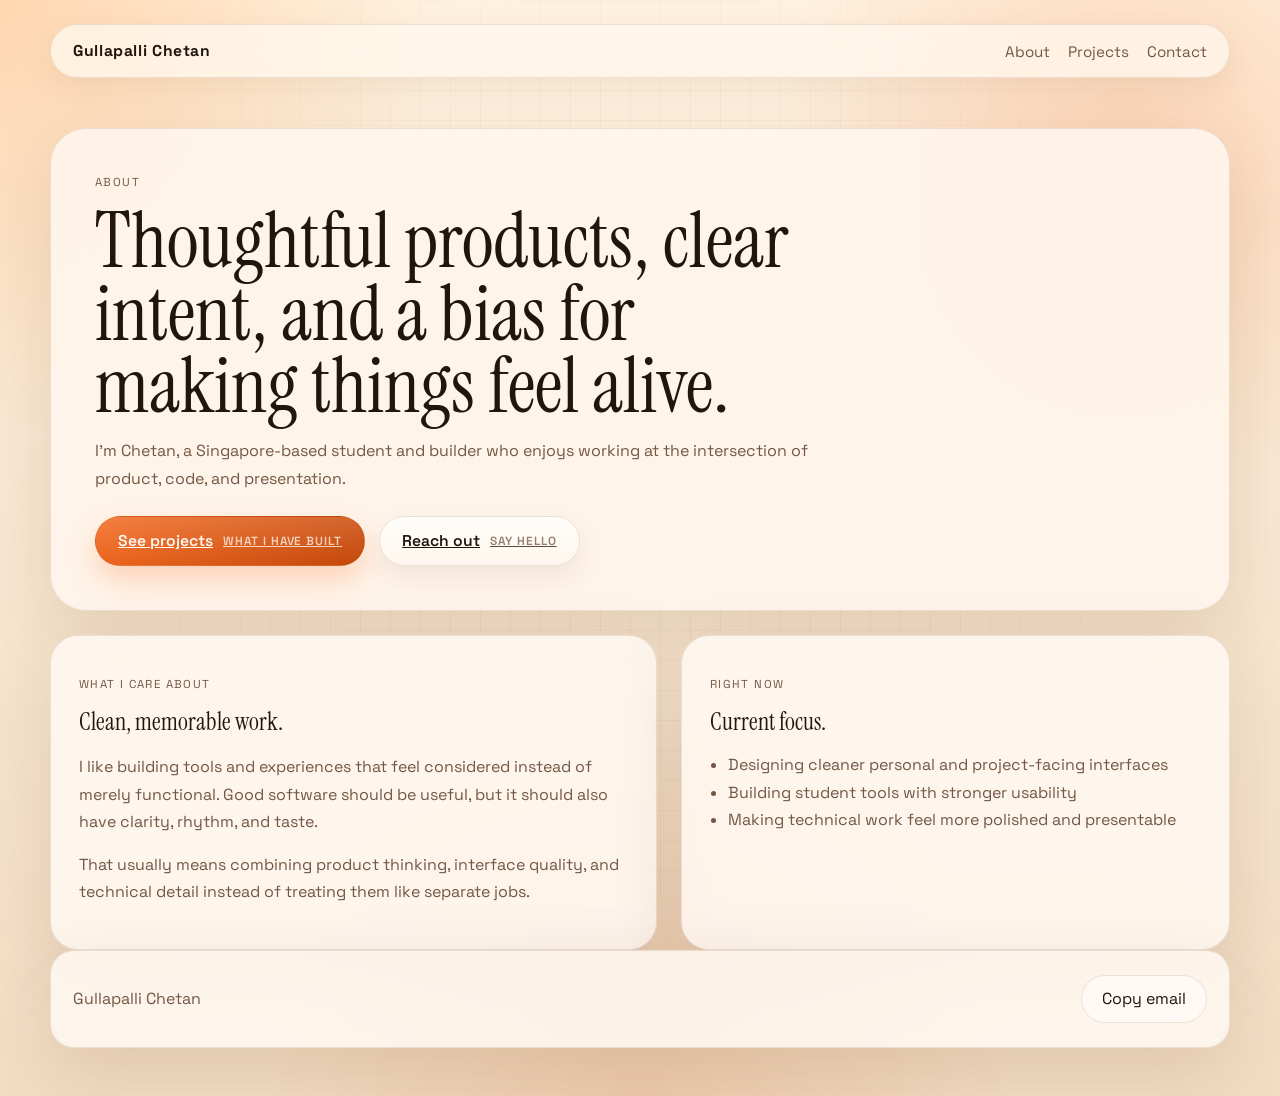
==== about/index.html @ d1f50b30 "Turn personal site into multipage static site" ====
<!DOCTYPE html>
<html lang="en">
  <head>
    <meta charset="UTF-8" />
    <meta name="viewport" content="width=device-width, initial-scale=1.0" />
    <title>About | Gullapalli Chetan</title>
    <meta
      name="description"
      content="About Gullapalli Chetan: builder, student, and product-minded creator."
    />
    <link rel="preconnect" href="https://fonts.googleapis.com" />
    <link rel="preconnect" href="https://fonts.gstatic.com" crossorigin />
    <link
      href="https://fonts.googleapis.com/css2?family=Instrument+Serif:ital@0;1&family=Space+Grotesk:wght@400;500;700&display=swap"
      rel="stylesheet"
    />
    <link rel="stylesheet" href="../src/styles.css" />
  </head>
  <body>
    <div class="site-shell">
      <header class="topbar">
        <a class="wordmark" href="../">Gullapalli Chetan</a>
        <nav class="topnav" aria-label="Primary">
          <a href="../about/">About</a>
          <a href="../projects/">Projects</a>
          <a href="../contact/">Contact</a>
        </nav>
      </header>

      <main class="page-layout">
        <section class="hero-intro-card page-hero">
          <div class="page-hero-copy">
            <p class="eyebrow">About</p>
            <h1>Thoughtful products, clear intent, and a bias for making things feel alive.</h1>
            <p>
              I’m Chetan, a Singapore-based student and builder who enjoys working at
              the intersection of product, code, and presentation.
            </p>
            <div class="page-actions">
              <a class="button button-primary" href="../projects/">
                <span>See projects</span>
                <small>what I have built</small>
              </a>
              <a class="button button-secondary" href="../contact/">
                <span>Reach out</span>
                <small>say hello</small>
              </a>
            </div>
          </div>
        </section>

        <section class="page-grid">
          <article class="card page-card">
            <p class="section-tag">What I care about</p>
            <h2>Clean, memorable work.</h2>
            <p>
              I like building tools and experiences that feel considered instead of
              merely functional. Good software should be useful, but it should also
              have clarity, rhythm, and taste.
            </p>
            <p>
              That usually means combining product thinking, interface quality, and
              technical detail instead of treating them like separate jobs.
            </p>
          </article>

          <aside class="card page-card">
            <p class="section-tag">Right now</p>
            <h2>Current focus.</h2>
            <ul>
              <li>Designing cleaner personal and project-facing interfaces</li>
              <li>Building student tools with stronger usability</li>
              <li>Making technical work feel more polished and presentable</li>
            </ul>
          </aside>
        </section>
      </main>

      <footer class="footer">
        <p>Gullapalli Chetan</p>
        <button class="footer-link" id="copy-email" type="button">Copy email</button>
      </footer>
    </div>

    <script src="../src/script.js"></script>
  </body>
</html>
---- src/styles.css ----
:root {
  --bg: #f8e6d0;
  --surface: rgba(255, 249, 241, 0.86);
  --surface-strong: rgba(255, 246, 236, 0.98);
  --text: #21160d;
  --muted: #735744;
  --line: rgba(82, 43, 10, 0.11);
  --accent: #f26a21;
  --accent-bright: #ff9436;
  --accent-deep: #c44709;
  --accent-glow: rgba(242, 106, 33, 0.2);
  --shadow: 0 24px 70px rgba(92, 45, 6, 0.13);
  --radius-xl: 36px;
  --radius-lg: 28px;
  --radius-md: 18px;
}

* {
  box-sizing: border-box;
}

html {
  scroll-behavior: smooth;
}

body {
  margin: 0;
  min-height: 100vh;
  font-family: "Space Grotesk", sans-serif;
  color: var(--text);
  background:
    radial-gradient(circle at top left, rgba(255, 148, 54, 0.28), transparent 26%),
    radial-gradient(circle at 88% 14%, rgba(242, 106, 33, 0.2), transparent 24%),
    radial-gradient(circle at 50% 100%, rgba(196, 71, 9, 0.12), transparent 30%),
    linear-gradient(180deg, #fff1df 0%, var(--bg) 54%, #f2dcc3 100%);
}

body::before {
  content: "";
  position: fixed;
  inset: 0;
  pointer-events: none;
  background-image:
    linear-gradient(rgba(48, 24, 7, 0.03) 1px, transparent 1px),
    linear-gradient(90deg, rgba(48, 24, 7, 0.03) 1px, transparent 1px);
  background-size: 30px 30px;
  mask-image: radial-gradient(circle at center, black 42%, transparent 82%);
}

img {
  display: block;
  max-width: 100%;
}

.site-shell {
  width: min(1180px, calc(100% - 32px));
  margin: 0 auto;
  padding: 24px 0 48px;
}

.topbar {
  display: flex;
  align-items: center;
  justify-content: space-between;
  gap: 20px;
  margin-bottom: 28px;
  padding: 16px 22px;
  border: 1px solid var(--line);
  border-radius: 999px;
  background: rgba(255, 248, 238, 0.74);
  backdrop-filter: blur(18px);
  box-shadow: 0 10px 30px rgba(89, 45, 8, 0.08);
  position: sticky;
  top: 18px;
  z-index: 10;
}

.wordmark,
.topnav a,
.footer-link {
  color: inherit;
  text-decoration: none;
}

.wordmark {
  font-size: 0.98rem;
  font-weight: 700;
  letter-spacing: 0.04em;
}

.topnav {
  display: flex;
  gap: 18px;
  flex-wrap: wrap;
}

.topnav a {
  color: var(--muted);
  font-size: 0.95rem;
}

.topnav a:hover,
.wordmark:hover,
.footer-link:hover,
.button:hover,
.social-link:hover,
.project-card:hover {
  transform: translateY(-2px);
}

.hero-stage {
  position: relative;
  margin-bottom: 28px;
}

.hero-stage::after {
  content: "";
  position: absolute;
  right: 44px;
  bottom: 42px;
  width: min(32vw, 280px);
  height: min(32vw, 280px);
  border-radius: 50%;
  background: radial-gradient(circle, rgba(255, 167, 84, 0.28) 0%, rgba(255, 167, 84, 0.08) 42%, transparent 72%);
  filter: blur(10px);
  pointer-events: none;
  animation: driftGlow 9s ease-in-out infinite;
}

.hero-photo-card,
.hero-intro-card,
.card,
.project-card,
.footer {
  border: 1px solid var(--line);
  background: var(--surface);
  backdrop-filter: blur(16px);
  box-shadow: var(--shadow);
}

.hero-photo-card {
  position: relative;
  overflow: hidden;
  min-height: clamp(420px, 72vh, 860px);
  border-radius: 42px;
  background: #d9c2a3;
}

.hero-photo-card img {
  width: 100%;
  height: auto;
  min-height: clamp(420px, 72vh, 860px);
  object-fit: cover;
  object-position: center 24%;
  filter: saturate(1.03) contrast(1.02);
}

.hero-photo-overlay {
  position: absolute;
  inset: 0;
  background:
    linear-gradient(180deg, rgba(17, 11, 6, 0.08) 0%, rgba(17, 11, 6, 0.14) 48%, rgba(17, 11, 6, 0.42) 100%),
    radial-gradient(circle at 78% 18%, rgba(255, 148, 54, 0.18), transparent 24%);
}

.hero-intro-card {
  position: relative;
  width: 100%;
  margin: 22px 0 0;
  padding: clamp(26px, 4vw, 42px);
  border-radius: var(--radius-xl);
  background: rgba(255, 246, 236, 0.9);
  animation: cardRise 700ms cubic-bezier(0.2, 0.8, 0.2, 1) both;
}

.eyebrow,
.section-tag,
.project-kicker {
  text-transform: uppercase;
  letter-spacing: 0.12em;
  font-size: 0.72rem;
  color: var(--muted);
}

.hero-intro-card h1 {
  margin: 16px 0 16px;
  font-family: "Instrument Serif", serif;
  font-size: clamp(3.3rem, 8vw, 6rem);
  line-height: 0.94;
  font-weight: 400;
}

.hero-intro-card h1 > span:last-child {
  display: block;
  margin-top: 18px;
  max-width: 22ch;
  font-family: "Space Grotesk", sans-serif;
  font-size: clamp(1.02rem, 2.1vw, 1.45rem);
  line-height: 1.28;
  font-weight: 500;
  color: var(--muted);
}

.hero-intro-card h1 .interactive-name {
  display: inline-flex;
  flex-wrap: wrap;
  align-items: baseline;
  gap: 0.02em;
  margin-top: 0;
  max-width: none;
  font-family: inherit;
  font-size: inherit;
  line-height: inherit;
  font-weight: inherit;
  color: inherit;
}

.interactive-name .name-wave-letter {
  display: inline-block;
  min-width: 0.18em;
  transform: translateY(calc(var(--lift, 0) * -0.18em));
  transition: transform 180ms cubic-bezier(0.2, 0.8, 0.2, 1);
  will-change: transform;
}

.interactive-name .name-wave-space {
  width: 0.32em;
}

.hero-text,
.narrative-card p,
.social-copy small,
.project-card p,
.footer p {
  color: var(--muted);
  font-size: 1rem;
  line-height: 1.7;
}

.hero-actions {
  display: flex;
  flex-wrap: wrap;
  gap: 14px;
  margin-top: 26px;
}

.button,
.footer-link {
  display: inline-flex;
  align-items: center;
  justify-content: center;
  min-height: 48px;
  padding: 0 20px;
  border-radius: 999px;
  border: 1px solid rgba(82, 43, 10, 0.08);
  font-weight: 600;
  transition: transform 180ms ease, background 180ms ease, color 180ms ease, border-color 180ms ease, box-shadow 180ms ease;
}

.button-primary:hover {
  box-shadow: 0 18px 34px rgba(242, 106, 33, 0.28);
}

.button-primary {
  gap: 10px;
  padding: 14px 22px;
  background:
    linear-gradient(180deg, rgba(255, 255, 255, 0.14), rgba(255, 255, 255, 0)),
    linear-gradient(135deg, var(--accent), var(--accent-deep));
  color: #fff7f0;
  box-shadow: 0 14px 28px rgba(242, 106, 33, 0.24);
}

.button-secondary {
  gap: 10px;
  padding: 14px 22px;
  border-color: rgba(82, 43, 10, 0.12);
  background:
    linear-gradient(180deg, rgba(255, 255, 255, 0.76), rgba(255, 250, 243, 0.54));
  color: var(--text);
  box-shadow: 0 12px 26px rgba(89, 45, 8, 0.08);
}

.button span,
.button small {
  display: block;
}

.button span {
  font-size: 0.98rem;
}

.button small {
  font-size: 0.74rem;
  letter-spacing: 0.08em;
  text-transform: uppercase;
  opacity: 0.76;
}

.button-secondary small {
  color: var(--muted);
}

.content-grid {
  display: grid;
  grid-template-columns: minmax(0, 1fr) minmax(320px, 0.9fr);
  gap: 24px;
  margin-bottom: 28px;
}

.card {
  border-radius: var(--radius-lg);
  padding: 28px;
}

.narrative-card h2,
.section-heading h2 {
  margin: 12px 0;
  font-family: "Instrument Serif", serif;
  font-size: clamp(2rem, 4vw, 2.8rem);
  line-height: 1;
  font-weight: 400;
}

.links-panel {
  background:
    radial-gradient(circle at top right, rgba(255, 148, 54, 0.18), transparent 30%),
    var(--surface-strong);
}

.compact-heading {
  margin-bottom: 18px;
}

.links-stack {
  display: grid;
  gap: 14px;
}

.social-link {
  display: flex;
  align-items: center;
  gap: 16px;
  padding: 16px 18px;
  border-radius: 22px;
  border: 1px solid rgba(82, 43, 10, 0.1);
  background: rgba(255, 255, 255, 0.54);
  color: inherit;
  text-decoration: none;
  transition: transform 180ms ease, border-color 180ms ease, background 180ms ease, box-shadow 180ms ease;
}

.social-link:hover {
  border-color: rgba(196, 71, 9, 0.24);
  background: rgba(255, 255, 255, 0.74);
  box-shadow: 0 18px 34px rgba(196, 71, 9, 0.12);
}

.social-icon {
  display: inline-flex;
  align-items: center;
  justify-content: center;
  width: 50px;
  height: 50px;
  border-radius: 16px;
  background: linear-gradient(135deg, rgba(242, 106, 33, 0.16), rgba(255, 255, 255, 0.92));
  color: var(--accent-deep);
  flex: 0 0 auto;
}

.social-icon svg {
  width: 22px;
  height: 22px;
  fill: currentColor;
}

.social-copy {
  display: flex;
  flex-direction: column;
  gap: 3px;
}

.social-copy strong {
  font-size: 1rem;
}

.social-copy small {
  font-size: 0.92rem;
}

.inline-link {
  display: inline-flex;
  align-items: center;
  gap: 8px;
  margin-top: 8px;
  color: var(--accent-deep);
  font-weight: 600;
  text-decoration: none;
}

.inline-link::after {
  content: "↗";
  font-size: 0.9em;
}

.projects-section {
  margin-bottom: 28px;
}

.section-heading {
  display: flex;
  align-items: end;
  justify-content: space-between;
  gap: 20px;
  margin-bottom: 18px;
}

.project-grid {
  display: grid;
  grid-template-columns: minmax(0, 1fr);
  gap: 24px;
}

.project-card {
  display: block;
  padding: 28px;
  border-radius: var(--radius-lg);
  color: inherit;
  text-decoration: none;
  transition: transform 180ms ease, border-color 180ms ease, background 180ms ease, box-shadow 180ms ease;
}

.featured-project {
  background:
    radial-gradient(circle at top right, rgba(255, 148, 54, 0.16), transparent 28%),
    var(--surface-strong);
}

.project-card:hover {
  border-color: rgba(196, 71, 9, 0.24);
  box-shadow: 0 20px 40px rgba(196, 71, 9, 0.12);
}

.project-card h3 {
  margin: 12px 0 10px;
  font-size: 1.35rem;
}

.project-link-text {
  display: inline-flex;
  margin-top: 10px;
  font-weight: 600;
  color: var(--accent-deep);
}

.project-placeholder {
  background: rgba(255, 252, 247, 0.72);
}

.page-hero {
  padding: clamp(28px, 4vw, 44px);
}

.page-hero-copy {
  max-width: 720px;
}

.page-hero-copy h1 {
  margin: 12px 0 14px;
  font-family: "Instrument Serif", serif;
  font-size: clamp(2.7rem, 6vw, 4.8rem);
  line-height: 0.95;
  font-weight: 400;
}

.page-hero-copy p {
  margin: 0;
  color: var(--muted);
  line-height: 1.7;
}

.page-layout {
  display: grid;
  gap: 24px;
}

.page-grid {
  display: grid;
  grid-template-columns: minmax(0, 1.05fr) minmax(300px, 0.95fr);
  gap: 24px;
}

.page-card {
  border-radius: var(--radius-lg);
  padding: 28px;
}

.page-card h2,
.page-card h3 {
  margin: 10px 0 14px;
  font-family: "Instrument Serif", serif;
  font-weight: 400;
}

.page-card p,
.page-card li {
  color: var(--muted);
  line-height: 1.7;
}

.page-card ul {
  margin: 0;
  padding-left: 18px;
}

.stack-list {
  display: grid;
  gap: 16px;
}

.stack-card {
  border-radius: 22px;
  border: 1px solid rgba(82, 43, 10, 0.1);
  background: rgba(255, 255, 255, 0.56);
  padding: 20px;
}

.stack-card h3,
.stack-card p {
  margin: 0;
}

.stack-card p {
  margin-top: 10px;
}

.page-actions {
  display: flex;
  flex-wrap: wrap;
  gap: 14px;
  margin-top: 24px;
}

.reveal {
  opacity: 0;
  transform: translateY(24px);
  transition: opacity 700ms ease, transform 700ms cubic-bezier(0.2, 0.8, 0.2, 1);
  transition-delay: var(--reveal-delay, 0ms);
}

.reveal.is-visible {
  opacity: 1;
  transform: translateY(0);
}

.footer {
  display: flex;
  align-items: center;
  justify-content: space-between;
  gap: 16px;
  padding: 18px 22px;
  border-radius: 24px;
}

.footer-link {
  border: 1px solid var(--line);
  background: rgba(255, 255, 255, 0.46);
  cursor: pointer;
  font: inherit;
}

.footer-link.copied {
  background: rgba(242, 106, 33, 0.12);
  border-color: rgba(196, 71, 9, 0.24);
}

@keyframes cardRise {
  from {
    opacity: 0;
    transform: translateY(28px) scale(0.985);
  }

  to {
    opacity: 1;
    transform: translateY(0) scale(1);
  }
}

@keyframes driftGlow {
  0%,
  100% {
    transform: translate3d(0, 0, 0) scale(1);
  }

  50% {
    transform: translate3d(-14px, 10px, 0) scale(1.06);
  }
}

@media (max-width: 980px) {
  .content-grid,
  .project-grid,
  .page-grid {
    grid-template-columns: 1fr;
  }

  .topbar,
  .section-heading,
  .footer {
    align-items: start;
    flex-direction: column;
  }

  .hero-photo-card,
  .hero-photo-card img {
    min-height: clamp(360px, 58vh, 620px);
  }

  .hero-photo-card img {
    object-position: center 20%;
  }

  .hero-stage::after {
    right: 26px;
    bottom: 28px;
    width: 220px;
    height: 220px;
  }
}

@media (max-width: 640px) {
  .site-shell {
    width: min(100% - 18px, 100%);
    padding-top: 14px;
  }

  .topbar {
    position: static;
    border-radius: 24px;
    padding: 16px;
  }

  .hero-photo-card {
    min-height: clamp(300px, 44vh, 420px);
    border-radius: 30px;
  }

  .hero-photo-card img {
    min-height: clamp(300px, 44vh, 420px);
    object-position: center 18%;
  }

  .hero-stage::after {
    right: 18px;
    bottom: 18px;
    width: 140px;
    height: 140px;
  }

  .hero-intro-card {
    width: 100%;
    margin-top: 18px;
    border-radius: 28px;
  }

  .hero-intro-card h1 {
    font-size: clamp(2.8rem, 15vw, 4.4rem);
  }

  .button {
    width: 100%;
    justify-content: space-between;
  }

  .card,
  .project-card,
  .page-card {
    padding: 22px;
    border-radius: 24px;
  }

  .social-link {
    padding: 14px 16px;
  }
}

@media (prefers-reduced-motion: reduce) {
  html {
    scroll-behavior: auto;
  }

  .hero-stage::after,
  .hero-intro-card,
  .reveal {
    animation: none;
    transition: none;
  }

  .reveal {
    opacity: 1;
    transform: none;
  }
}
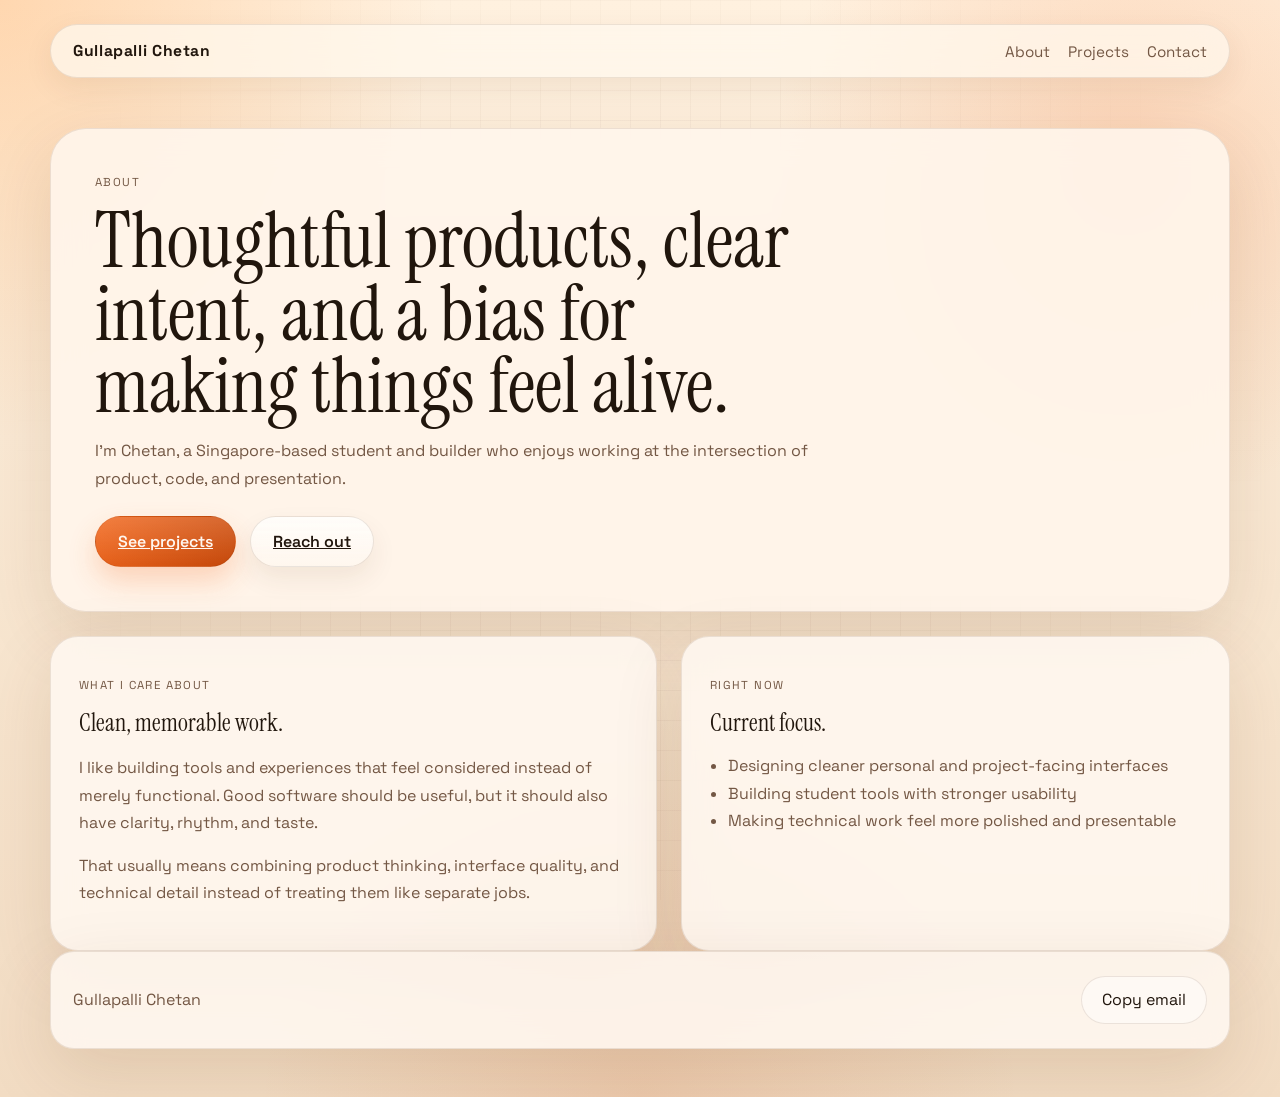
==== commit 97392852: "Simplify personal site CTA button labels" ====
--- a/about/index.html
+++ b/about/index.html
@@ -37,14 +37,8 @@
               the intersection of product, code, and presentation.
             </p>
             <div class="page-actions">
-              <a class="button button-primary" href="../projects/">
-                <span>See projects</span>
-                <small>what I have built</small>
-              </a>
-              <a class="button button-secondary" href="../contact/">
-                <span>Reach out</span>
-                <small>say hello</small>
-              </a>
+              <a class="button button-primary" href="../projects/">See projects</a>
+              <a class="button button-secondary" href="../contact/">Reach out</a>
             </div>
           </div>
         </section>
--- a/src/styles.css
+++ b/src/styles.css
@@ -262,7 +262,6 @@
 }
 
 .button-primary {
-  gap: 10px;
   padding: 14px 22px;
   background:
     linear-gradient(180deg, rgba(255, 255, 255, 0.14), rgba(255, 255, 255, 0)),
@@ -272,33 +271,12 @@
 }
 
 .button-secondary {
-  gap: 10px;
   padding: 14px 22px;
   border-color: rgba(82, 43, 10, 0.12);
   background:
     linear-gradient(180deg, rgba(255, 255, 255, 0.76), rgba(255, 250, 243, 0.54));
   color: var(--text);
   box-shadow: 0 12px 26px rgba(89, 45, 8, 0.08);
-}
-
-.button span,
-.button small {
-  display: block;
-}
-
-.button span {
-  font-size: 0.98rem;
-}
-
-.button small {
-  font-size: 0.74rem;
-  letter-spacing: 0.08em;
-  text-transform: uppercase;
-  opacity: 0.76;
-}
-
-.button-secondary small {
-  color: var(--muted);
 }
 
 .content-grid {
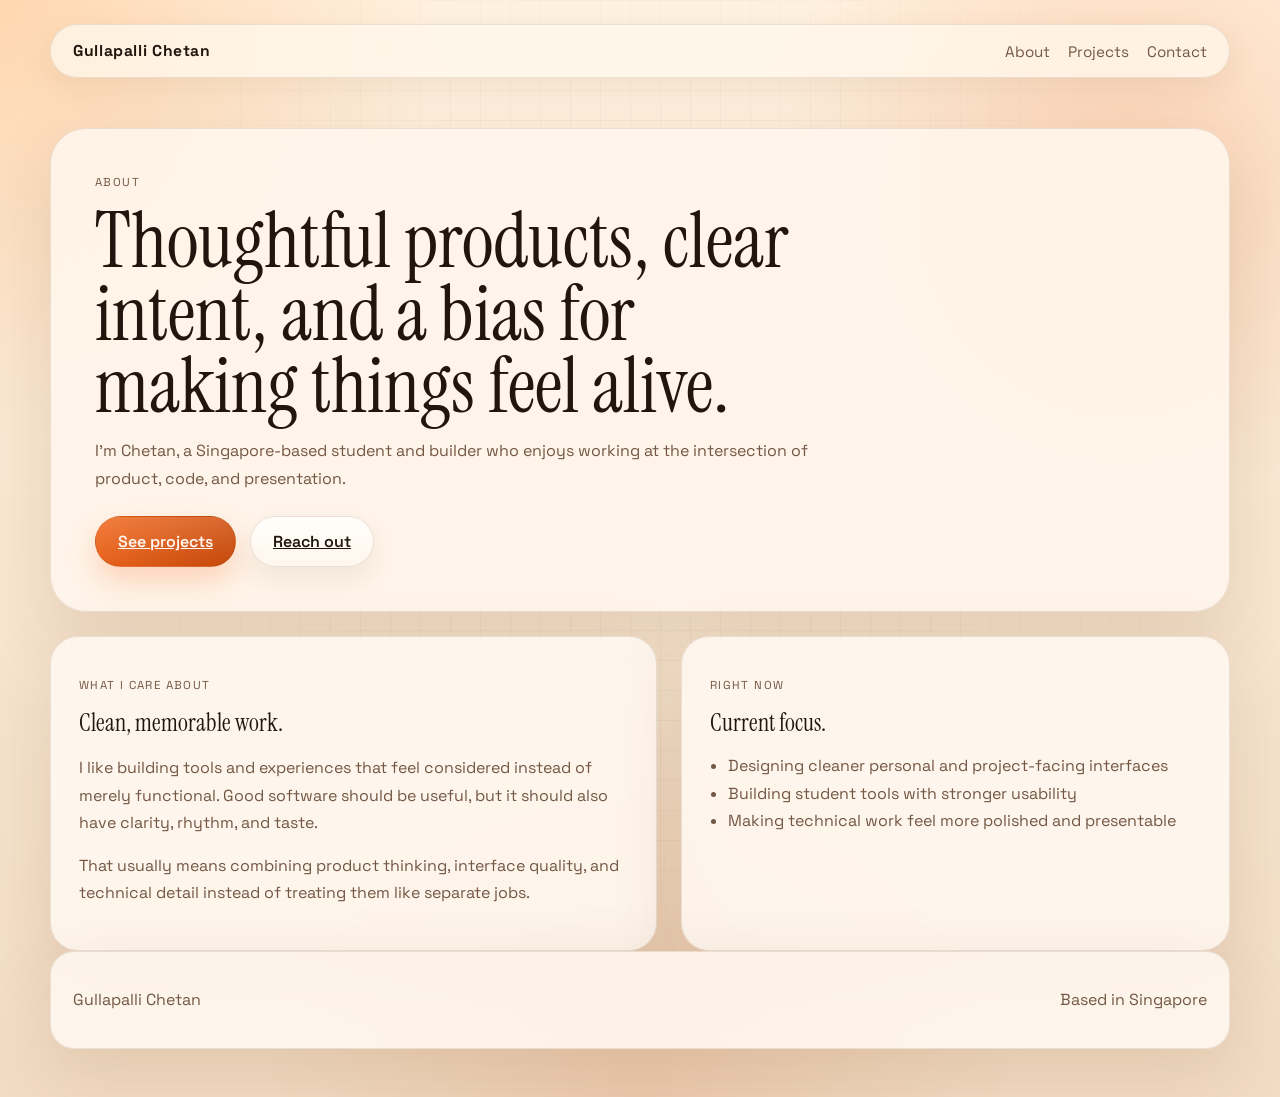
==== commit ec8946db: "Simplify footer with cleaner closing line" ====
--- a/about/index.html
+++ b/about/index.html
@@ -6,8 +6,26 @@
     <title>About | Gullapalli Chetan</title>
     <meta
       name="description"
-      content="About Gullapalli Chetan: builder, student, and product-minded creator."
+      content="About Gullapalli Chetan: Singapore-based student, builder, and product-minded creator."
     />
+    <meta name="robots" content="index, follow" />
+    <link rel="canonical" href="https://chetangent.com/about/" />
+    <meta property="og:type" content="profile" />
+    <meta property="og:title" content="About | Gullapalli Chetan" />
+    <meta
+      property="og:description"
+      content="Learn more about Gullapalli Chetan, a Singapore-based student, builder, and product-minded creator."
+    />
+    <meta property="og:url" content="https://chetangent.com/about/" />
+    <meta property="og:site_name" content="Gullapalli Chetan" />
+    <meta property="og:image" content="https://chetangent.com/assets/hero-grab.jpg" />
+    <meta name="twitter:card" content="summary_large_image" />
+    <meta name="twitter:title" content="About | Gullapalli Chetan" />
+    <meta
+      name="twitter:description"
+      content="Learn more about Gullapalli Chetan, a Singapore-based student, builder, and product-minded creator."
+    />
+    <meta name="twitter:image" content="https://chetangent.com/assets/hero-grab.jpg" />
     <link rel="preconnect" href="https://fonts.googleapis.com" />
     <link rel="preconnect" href="https://fonts.gstatic.com" crossorigin />
     <link
@@ -15,6 +33,21 @@
       rel="stylesheet"
     />
     <link rel="stylesheet" href="../src/styles.css" />
+    <script type="application/ld+json">
+      {
+        "@context": "https://schema.org",
+        "@type": "AboutPage",
+        "name": "About Gullapalli Chetan",
+        "url": "https://chetangent.com/about/",
+        "description": "About Gullapalli Chetan: Singapore-based student, builder, and product-minded creator.",
+        "mainEntity": {
+          "@type": "Person",
+          "name": "Gullapalli Chetan",
+          "alternateName": "chetangent",
+          "url": "https://chetangent.com/"
+        }
+      }
+    </script>
   </head>
   <body>
     <div class="site-shell">
@@ -72,7 +105,7 @@
 
       <footer class="footer">
         <p>Gullapalli Chetan</p>
-        <button class="footer-link" id="copy-email" type="button">Copy email</button>
+        <p class="footer-note">Based in Singapore</p>
       </footer>
     </div>
 
--- a/src/styles.css
+++ b/src/styles.css
@@ -547,9 +547,9 @@
   font: inherit;
 }
 
-.footer-link.copied {
-  background: rgba(242, 106, 33, 0.12);
-  border-color: rgba(196, 71, 9, 0.24);
+.footer-note {
+  margin: 0;
+  color: var(--muted);
 }
 
 @keyframes cardRise {
